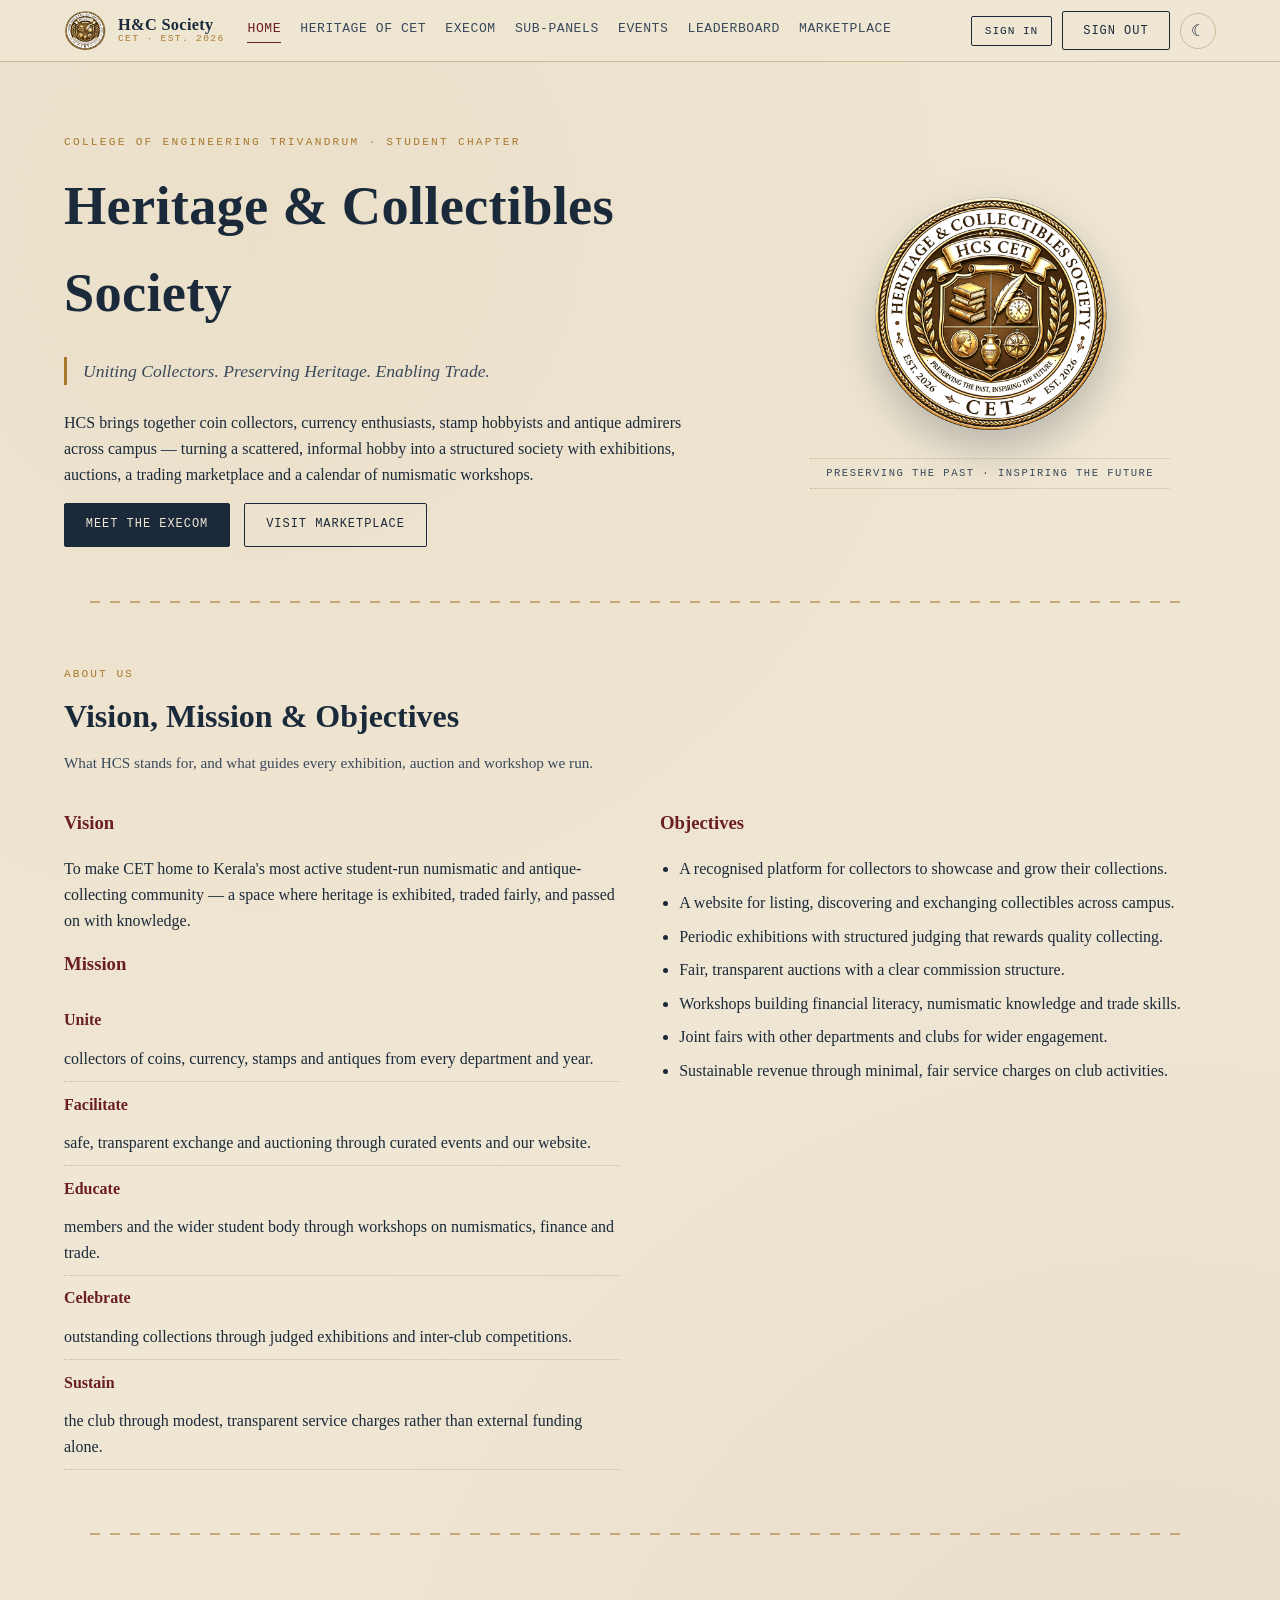
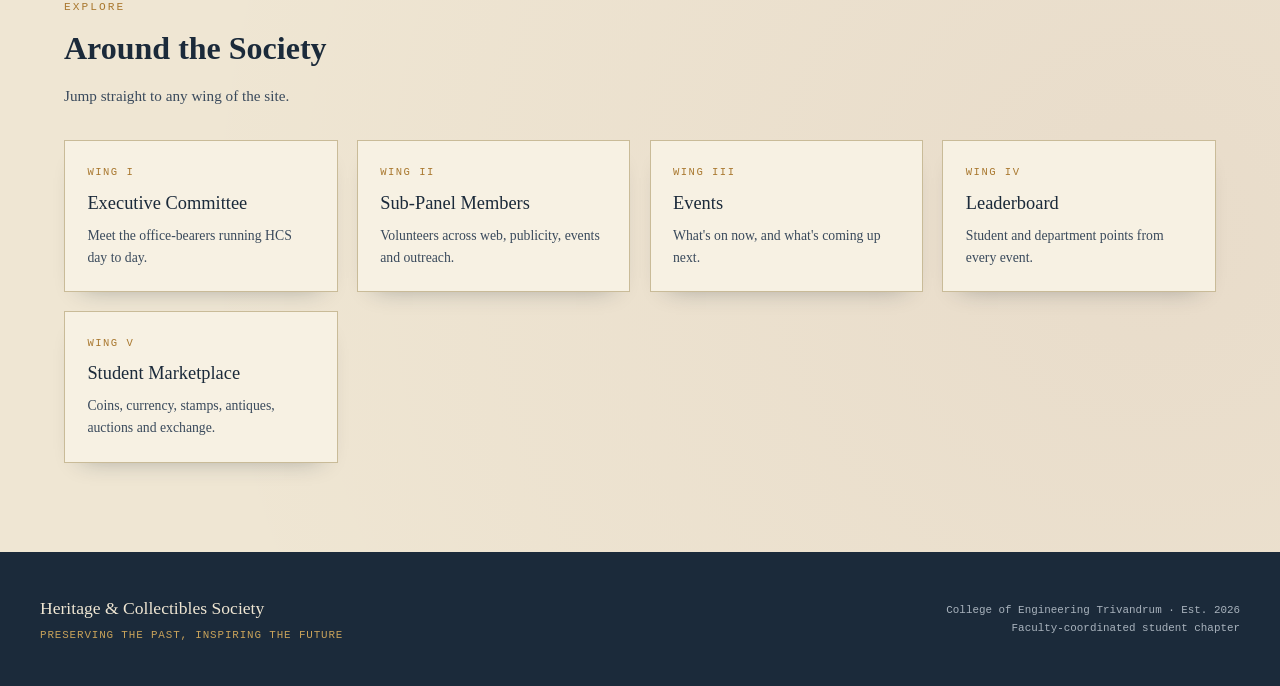
==== index.html @ 70b8fe5d "Add files via upload" ====
<!DOCTYPE html>
<html lang="en">
<head>
<meta charset="UTF-8">
<meta name="viewport" content="width=device-width, initial-scale=1.0">
<title>Home — Heritage &amp; Collectibles Society, CET</title>
<link rel="stylesheet" href="styles.css">
</head>
<body>
<header class="masthead">
  <div class="nav-wrap">
    <a class="brand" href="index.html">
      <img class="brand-logo" data-src-light="[data-uri]" data-src-dark="[data-uri]" src="[data-uri]" alt="HCS Seal">
      <span class="brand-text">
        <span class="b1">H&amp;C Society</span>
        <span class="b2">CET &middot; Est. 2026</span>
      </span>
    </a>
    <button id="navBurger" aria-label="Toggle menu">&#9776;</button>
    <nav class="links">
      <a href="index.html">Home</a>
      <a href="heritage.html">Heritage of CET</a>
      <a href="execom.html">Execom</a>
      <a href="subpanels.html">Sub-Panels</a>
      <a href="events.html">Events</a>
      <a href="leaderboard.html">Leaderboard</a>
      <a href="marketplace.html">Marketplace</a>
    </nav>
    <div class="nav-right">
      <span class="save-indicator" id="saveIndicator">Saved &#10003;</span>
      <span class="admin-badge" id="adminBadge" hidden>Admin: hcs_exec</span>
      <div class="auth-widget" id="authWidget">
        <button class="btn ghost auth-btn" id="signInBtn">Sign In</button>
        <div class="auth-panel" id="authPanel" hidden>
          <div class="auth-tabs">
            <button class="auth-tab active" data-role="student" type="button">Student</button>
            <button class="auth-tab" data-role="admin" type="button">Admin</button>
          </div>
          <div class="auth-tab-panel active" id="authStudent">
            <p class="auth-note">Browse freely &mdash; no sign-in needed. Editing is restricted to HCS execom admins.</p>
            <button class="btn solid" id="continueStudentBtn" type="button">Continue Browsing</button>
          </div>
          <div class="auth-tab-panel" id="authAdmin">
            <label class="auth-label">Username
              <input type="text" id="adminUser" autocomplete="username">
            </label>
            <label class="auth-label">Password
              <input type="password" id="adminPass" autocomplete="current-password">
            </label>
            <button class="btn solid" id="adminLoginBtn" type="button">Sign In as Admin</button>
            <div class="auth-error" id="authError" hidden>Incorrect username or password.</div>
            <div class="auth-hint">Execom credentials only. Session stays signed in on this device for 8 hours.</div>
          </div>
        </div>
      </div>
      <button id="editToggle" hidden>Edit Mode: Off</button>
      <button id="signOutBtn" class="btn ghost" hidden type="button">Sign Out</button>
      <button id="themeToggle" aria-label="Toggle dark mode">&#9789;</button>
    </div>
  </div>
</header>

<section id="top" class="hero">
  <div>
    <div class="eyebrow">College of Engineering Trivandrum &middot; Student Chapter</div>
    <h1 class="title">Heritage &amp; Collectibles Society</h1>
    <p class="tagline">Uniting Collectors. Preserving Heritage. Enabling Trade.</p>
    <p>HCS brings together coin collectors, currency enthusiasts, stamp hobbyists and antique admirers across
    campus &mdash; turning a scattered, informal hobby into a structured society with exhibitions, auctions, a
    trading marketplace and a calendar of numismatic workshops.</p>
    <div class="hero-actions">
      <a class="btn solid" href="execom.html">Meet the Execom</a>
      <a class="btn ghost" href="marketplace.html">Visit Marketplace</a>
    </div>
  </div>
  <div class="hero-emblem">
    <img class="hero-logo" data-src-light="[data-uri]" data-src-dark="[data-uri]" src="[data-uri]" alt="Heritage & Collectibles Society Seal">
    <div class="est-plaque">Preserving the Past &middot; Inspiring the Future</div>
  </div>
</section>

<div class="stitch"></div>

<section id="about">
  <div class="section-head">
    <div class="section-num">About Us</div>
    <h2 class="section-title">Vision, Mission &amp; Objectives</h2>
    <p class="section-sub">What HCS stands for, and what guides every exhibition, auction and workshop we run.</p>
  </div>
  <div class="about-grid">
    <div>
      <h3 class="subhead">Vision</h3>
      <p>To make CET home to Kerala's most active student-run numismatic and antique-collecting community &mdash;
      a space where heritage is exhibited, traded fairly, and passed on with knowledge.</p>
      <h3 class="subhead">Mission</h3>
      <ul class="mission-list">
        <li><b>Unite</b> collectors of coins, currency, stamps and antiques from every department and year.</li>
        <li><b>Facilitate</b> safe, transparent exchange and auctioning through curated events and our website.</li>
        <li><b>Educate</b> members and the wider student body through workshops on numismatics, finance and trade.</li>
        <li><b>Celebrate</b> outstanding collections through judged exhibitions and inter-club competitions.</li>
        <li><b>Sustain</b> the club through modest, transparent service charges rather than external funding alone.</li>
      </ul>
    </div>
    <div>
      <h3 class="subhead">Objectives</h3>
      <ul class="obj-list">
        <li>A recognised platform for collectors to showcase and grow their collections.</li>
        <li>A website for listing, discovering and exchanging collectibles across campus.</li>
        <li>Periodic exhibitions with structured judging that rewards quality collecting.</li>
        <li>Fair, transparent auctions with a clear commission structure.</li>
        <li>Workshops building financial literacy, numismatic knowledge and trade skills.</li>
        <li>Joint fairs with other departments and clubs for wider engagement.</li>
        <li>Sustainable revenue through minimal, fair service charges on club activities.</li>
      </ul>
    </div>
  </div>
</section>

<div class="stitch"></div>

<section id="explore">
  <div class="section-head">
    <div class="section-num">Explore</div>
    <h2 class="section-title">Around the Society</h2>
    <p class="section-sub">Jump straight to any wing of the site.</p>
  </div>
  <div class="wayfind-grid">
    <a class="wayfind-card" href="execom.html">
      <div class="wayfind-num">Wing I</div>
      <div class="wayfind-title">Executive Committee</div>
      <div class="wayfind-desc">Meet the office-bearers running HCS day to day.</div>
    </a>
    <a class="wayfind-card" href="subpanels.html">
      <div class="wayfind-num">Wing II</div>
      <div class="wayfind-title">Sub-Panel Members</div>
      <div class="wayfind-desc">Volunteers across web, publicity, events and outreach.</div>
    </a>
    <a class="wayfind-card" href="events.html">
      <div class="wayfind-num">Wing III</div>
      <div class="wayfind-title">Events</div>
      <div class="wayfind-desc">What's on now, and what's coming up next.</div>
    </a>
    <a class="wayfind-card" href="leaderboard.html">
      <div class="wayfind-num">Wing IV</div>
      <div class="wayfind-title">Leaderboard</div>
      <div class="wayfind-desc">Student and department points from every event.</div>
    </a>
    <a class="wayfind-card" href="marketplace.html">
      <div class="wayfind-num">Wing V</div>
      <div class="wayfind-title">Student Marketplace</div>
      <div class="wayfind-desc">Coins, currency, stamps, antiques, auctions and exchange.</div>
    </a>
  </div>
</section>

<footer>
  <div class="footer-wrap">
    <div>
      <div class="footer-brand">Heritage &amp; Collectibles Society</div>
      <div class="footer-tag">Preserving the Past, Inspiring the Future</div>
    </div>
    <div class="footer-meta">
      College of Engineering Trivandrum &middot; Est. 2026<br>
      Faculty-coordinated student chapter
    </div>
  </div>
</footer>
<script src="app.js" defer></script>
</body>
</html>
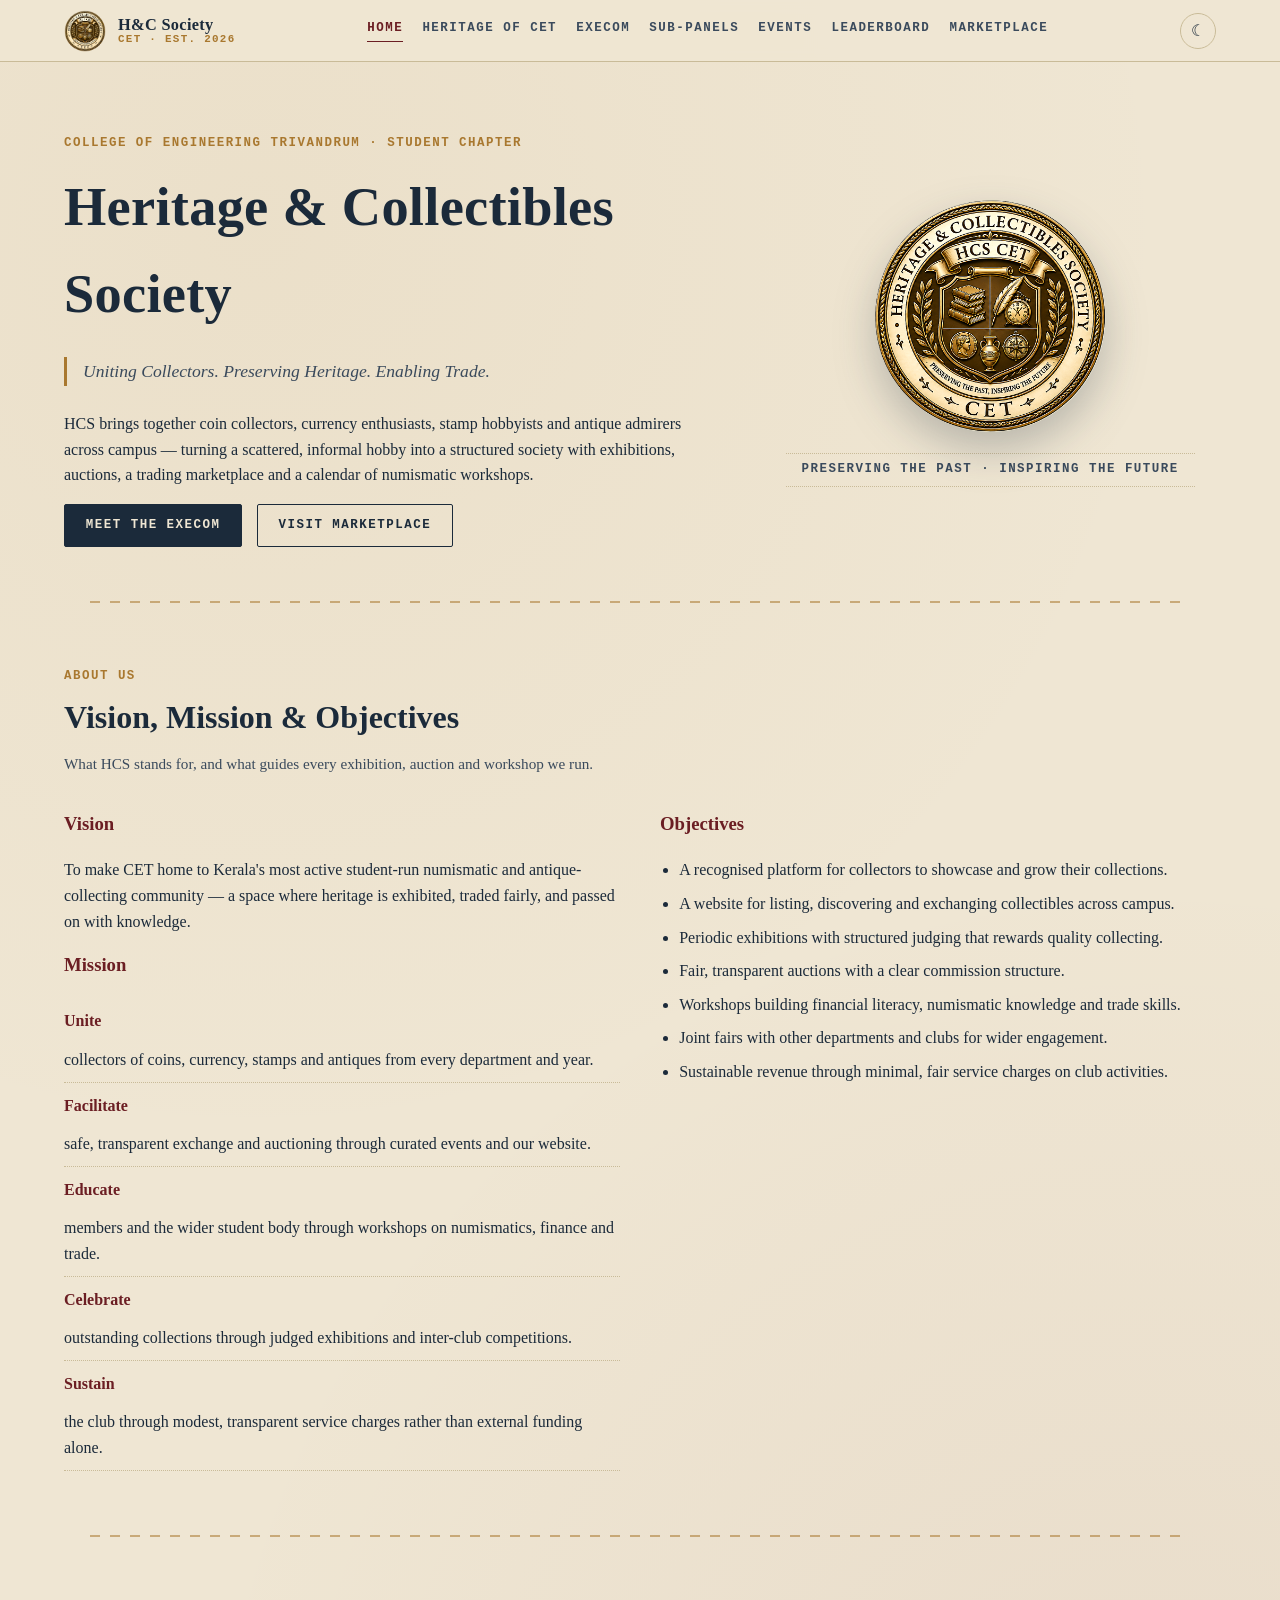
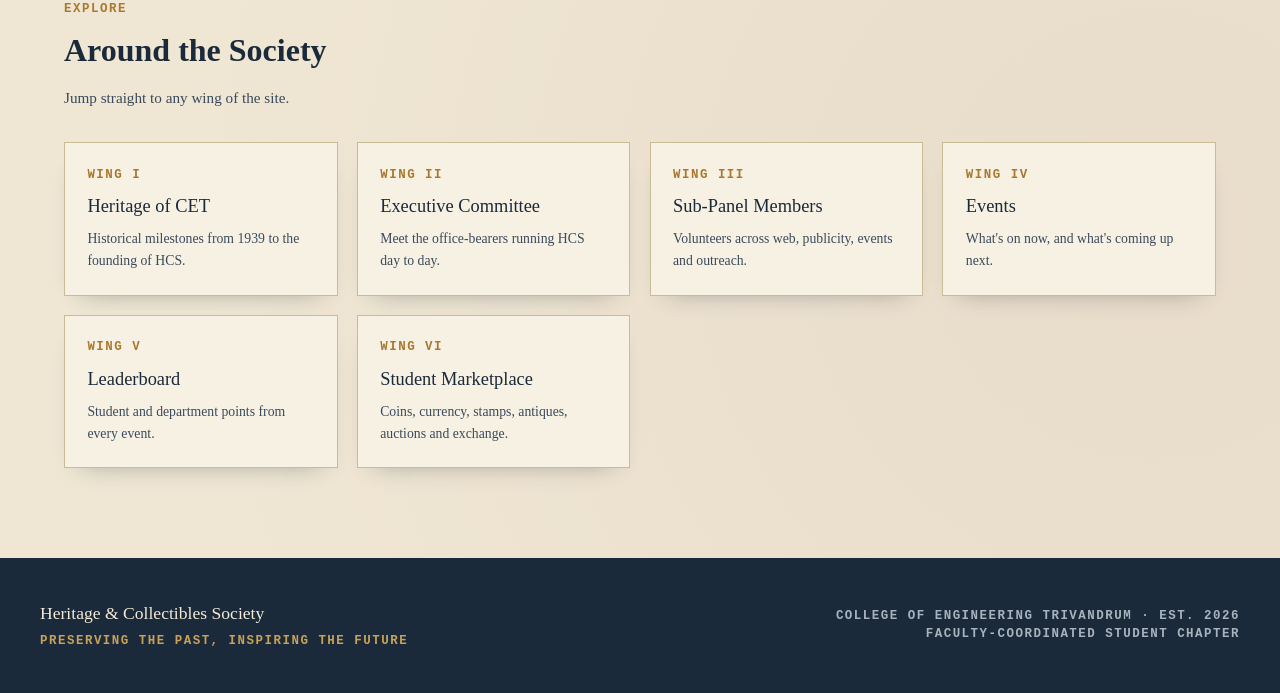
==== commit 70726702: "Add files via upload" ====
--- a/index.html
+++ b/index.html
@@ -3,14 +3,26 @@
 <head>
 <meta charset="UTF-8">
 <meta name="viewport" content="width=device-width, initial-scale=1.0">
-<title>Home — Heritage &amp; Collectibles Society, CET</title>
+<title>Home &mdash; Heritage &amp; Collectibles Society, CET</title>
+<link rel="icon" type="image/png" href="light logo.png">
 <link rel="stylesheet" href="styles.css">
+<script>
+  (function() {
+    try {
+      const v = localStorage.getItem('hcs:theme');
+      const isDark = v === 'dark' || (!v && window.matchMedia && window.matchMedia('(prefers-color-scheme: dark)').matches);
+      if (isDark) {
+        document.documentElement.setAttribute('data-theme', 'dark');
+      }
+    } catch (e) {}
+  })();
+</script>
 </head>
 <body>
 <header class="masthead">
   <div class="nav-wrap">
     <a class="brand" href="index.html">
-      <img class="brand-logo" data-src-light="[data-uri]" data-src-dark="[data-uri]" src="[data-uri]" alt="HCS Seal">
+      <img class="brand-logo" data-src-light="light logo.png" data-src-dark="dark logo.png" src="light logo.png" alt="HCS Seal">
       <span class="brand-text">
         <span class="b1">H&amp;C Society</span>
         <span class="b2">CET &middot; Est. 2026</span>
@@ -27,35 +39,8 @@
       <a href="marketplace.html">Marketplace</a>
     </nav>
     <div class="nav-right">
-      <span class="save-indicator" id="saveIndicator">Saved &#10003;</span>
-      <span class="admin-badge" id="adminBadge" hidden>Admin: hcs_exec</span>
-      <div class="auth-widget" id="authWidget">
-        <button class="btn ghost auth-btn" id="signInBtn">Sign In</button>
-        <div class="auth-panel" id="authPanel" hidden>
-          <div class="auth-tabs">
-            <button class="auth-tab active" data-role="student" type="button">Student</button>
-            <button class="auth-tab" data-role="admin" type="button">Admin</button>
-          </div>
-          <div class="auth-tab-panel active" id="authStudent">
-            <p class="auth-note">Browse freely &mdash; no sign-in needed. Editing is restricted to HCS execom admins.</p>
-            <button class="btn solid" id="continueStudentBtn" type="button">Continue Browsing</button>
-          </div>
-          <div class="auth-tab-panel" id="authAdmin">
-            <label class="auth-label">Username
-              <input type="text" id="adminUser" autocomplete="username">
-            </label>
-            <label class="auth-label">Password
-              <input type="password" id="adminPass" autocomplete="current-password">
-            </label>
-            <button class="btn solid" id="adminLoginBtn" type="button">Sign In as Admin</button>
-            <div class="auth-error" id="authError" hidden>Incorrect username or password.</div>
-            <div class="auth-hint">Execom credentials only. Session stays signed in on this device for 8 hours.</div>
-          </div>
-        </div>
-      </div>
-      <button id="editToggle" hidden>Edit Mode: Off</button>
-      <button id="signOutBtn" class="btn ghost" hidden type="button">Sign Out</button>
       <button id="themeToggle" aria-label="Toggle dark mode">&#9789;</button>
+      <button id="navBurger" aria-label="Toggle navigation">&#9776;</button>
     </div>
   </div>
 </header>
@@ -74,7 +59,7 @@
     </div>
   </div>
   <div class="hero-emblem">
-    <img class="hero-logo" data-src-light="[data-uri]